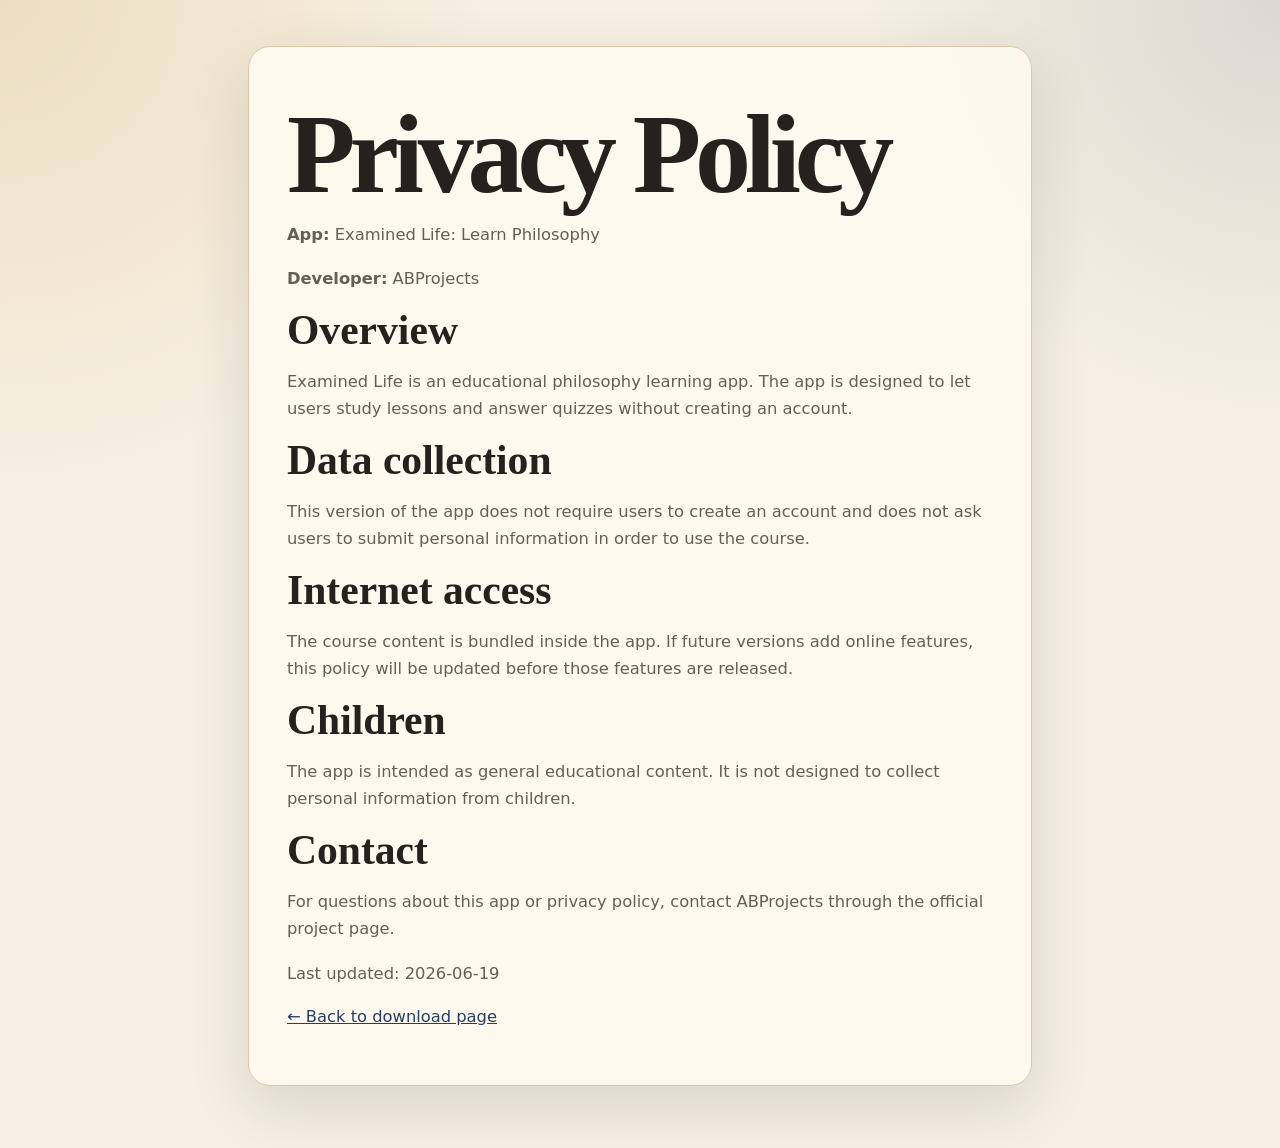
==== privacy.html @ d53e03ce "Create Examined Life download site" ====
<!doctype html>
<html lang="en">
<head>
  <meta charset="utf-8" />
  <meta name="viewport" content="width=device-width, initial-scale=1" />
  <title>Privacy Policy — Examined Life</title>
  <meta name="description" content="Privacy policy for Examined Life: Learn Philosophy." />
  <link rel="stylesheet" href="styles.css" />
</head>
<body>
  <main class="page narrow">
    <section class="card">
      <h1>Privacy Policy</h1>
      <p><strong>App:</strong> Examined Life: Learn Philosophy</p>
      <p><strong>Developer:</strong> ABProjects</p>

      <h2>Overview</h2>
      <p>
        Examined Life is an educational philosophy learning app. The app is designed
        to let users study lessons and answer quizzes without creating an account.
      </p>

      <h2>Data collection</h2>
      <p>
        This version of the app does not require users to create an account and does
        not ask users to submit personal information in order to use the course.
      </p>

      <h2>Internet access</h2>
      <p>
        The course content is bundled inside the app. If future versions add online
        features, this policy will be updated before those features are released.
      </p>

      <h2>Children</h2>
      <p>
        The app is intended as general educational content. It is not designed to
        collect personal information from children.
      </p>

      <h2>Contact</h2>
      <p>
        For questions about this app or privacy policy, contact ABProjects through
        the official project page.
      </p>

      <p class="small-note">
        Last updated: 2026-06-19
      </p>

      <p>
        <a href="index.html">← Back to download page</a>
      </p>
    </section>
  </main>
</body>
</html>
---- styles.css ----
:root {
  --bg: #f6efe2;
  --paper: #fffaf0;
  --ink: #26211d;
  --soft: #675f55;
  --muted: #8a8072;
  --rule: #d8c8aa;
  --gold: #c8a24a;
  --gold-dark: #8e6d25;
  --blue: #263f67;
  --blue-dark: #172740;
  --white: #ffffff;
  --danger-bg: #fff2d9;
  --danger-rule: #e4bd72;
  --radius: 22px;
  --shadow: 0 20px 60px rgba(38, 33, 29, 0.13);
}

* {
  box-sizing: border-box;
}

html {
  scroll-behavior: smooth;
}

body {
  margin: 0;
  font-family: Inter, ui-sans-serif, system-ui, -apple-system, BlinkMacSystemFont, "Segoe UI", sans-serif;
  background:
    radial-gradient(circle at top left, rgba(200, 162, 74, 0.22), transparent 30rem),
    radial-gradient(circle at top right, rgba(38, 63, 103, 0.13), transparent 26rem),
    var(--bg);
  color: var(--ink);
}

a {
  color: var(--blue);
}

.page {
  width: min(1120px, 100%);
  margin: 0 auto;
  padding: 28px 18px 44px;
}

.page.narrow {
  width: min(820px, 100%);
}

.hero {
  min-height: 64vh;
  display: grid;
  align-content: center;
  justify-items: center;
  text-align: center;
  padding: 62px 12px 44px;
}

.badge {
  display: inline-flex;
  align-items: center;
  justify-content: center;
  padding: 8px 14px;
  border: 1px solid var(--rule);
  border-radius: 999px;
  background: rgba(255, 250, 240, 0.75);
  color: var(--gold-dark);
  font-weight: 800;
  letter-spacing: 0.08em;
  text-transform: uppercase;
  font-size: 0.78rem;
  box-shadow: 0 8px 24px rgba(38, 33, 29, 0.08);
}

h1 {
  margin: 18px 0 0;
  font-family: Georgia, "Times New Roman", serif;
  font-size: clamp(3.2rem, 9vw, 7rem);
  line-height: 0.92;
  letter-spacing: -0.055em;
}

.subtitle {
  margin: 12px 0 0;
  color: var(--gold-dark);
  font-weight: 900;
  letter-spacing: 0.12em;
  text-transform: uppercase;
  font-size: clamp(0.9rem, 2.4vw, 1.15rem);
}

.intro {
  width: min(720px, 100%);
  margin: 24px auto 0;
  color: var(--soft);
  font-size: clamp(1.08rem, 2.4vw, 1.35rem);
  line-height: 1.58;
}

.cta-row {
  display: flex;
  flex-wrap: wrap;
  justify-content: center;
  gap: 14px;
  margin-top: 34px;
}

.button {
  display: inline-flex;
  min-height: 54px;
  align-items: center;
  justify-content: center;
  padding: 14px 22px;
  border-radius: 16px;
  font-weight: 900;
  text-decoration: none;
  transition: transform 0.15s ease, box-shadow 0.15s ease;
}

.button:hover {
  transform: translateY(-2px);
}

.button.primary {
  background: var(--blue);
  color: var(--white);
  box-shadow: 0 14px 34px rgba(38, 63, 103, 0.28);
}

.button.secondary {
  background: var(--paper);
  color: var(--ink);
  border: 1px solid var(--rule);
}

.small-note {
  color: var(--muted);
  font-size: 0.93rem;
  line-height: 1.5;
  margin-top: 18px;
}

.card {
  background: rgba(255, 250, 240, 0.9);
  border: 1px solid var(--rule);
  border-radius: var(--radius);
  box-shadow: var(--shadow);
  padding: clamp(22px, 4vw, 38px);
  margin: 18px 0;
}

.card h2 {
  margin: 0 0 14px;
  font-family: Georgia, "Times New Roman", serif;
  font-size: clamp(1.8rem, 4vw, 2.6rem);
  line-height: 1.05;
}

.card h3 {
  margin: 0 0 8px;
  font-size: 1.08rem;
}

.card p,
.card li {
  color: var(--soft);
  line-height: 1.65;
  font-size: 1.02rem;
}

.grid {
  display: grid;
  grid-template-columns: repeat(4, 1fr);
  gap: 18px;
  margin-top: 22px;
}

.grid > div {
  border-top: 3px solid var(--gold);
  padding-top: 14px;
}

.steps {
  margin: 14px 0 0;
  padding-left: 22px;
}

.warning {
  margin-top: 18px;
  padding: 14px 16px;
  border: 1px solid var(--danger-rule);
  border-radius: 14px;
  background: var(--danger-bg);
}

.download-list {
  display: grid;
  grid-template-columns: repeat(3, 1fr);
  gap: 14px;
  margin-top: 22px;
}

.download {
  min-height: 108px;
  border-radius: 18px;
  border: 1px solid var(--rule);
  padding: 18px;
  display: grid;
  align-content: center;
  text-decoration: none;
  background: var(--paper);
}

.download span {
  color: var(--muted);
  font-size: 0.85rem;
  font-weight: 800;
  letter-spacing: 0.08em;
  text-transform: uppercase;
}

.download strong {
  color: var(--ink);
  font-size: 1.1rem;
  margin-top: 6px;
}

.download.available {
  border-color: var(--blue);
  box-shadow: 0 12px 28px rgba(38, 63, 103, 0.12);
}

.download.soon {
  opacity: 0.68;
}

.footer {
  text-align: center;
  padding: 34px 0 18px;
  color: var(--ink);
  font-family: Georgia, "Times New Roman", serif;
  font-weight: 800;
  letter-spacing: 0.08em;
}

.footer .muted {
  font-family: Inter, ui-sans-serif, system-ui, sans-serif;
  color: var(--muted);
  font-weight: 600;
  letter-spacing: 0;
}

@media (max-width: 820px) {
  .grid,
  .download-list {
    grid-template-columns: 1fr 1fr;
  }

  .hero {
    min-height: auto;
    padding-top: 44px;
  }
}

@media (max-width: 560px) {
  .page {
    padding: 18px 12px 34px;
  }

  .grid,
  .download-list {
    grid-template-columns: 1fr;
  }

  .button {
    width: 100%;
  }

  .card {
    border-radius: 18px;
  }
}
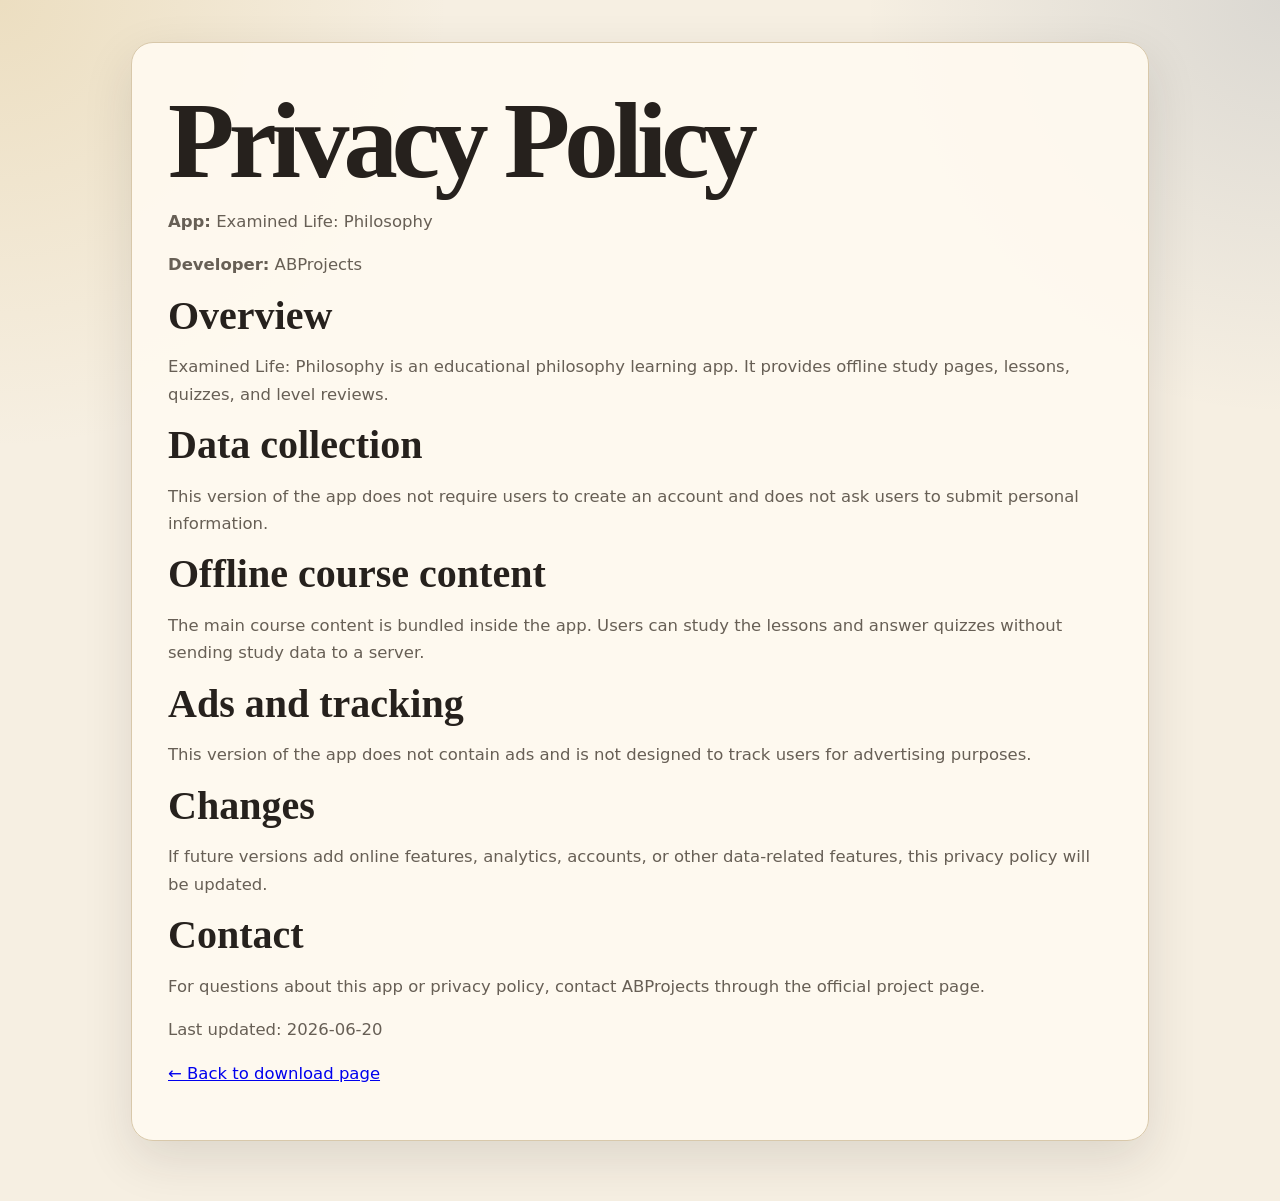
==== commit cc982e8d: "Add privacy policy for Play Console" ====
--- a/privacy.html
+++ b/privacy.html
@@ -4,53 +4,51 @@
   <meta charset="utf-8" />
   <meta name="viewport" content="width=device-width, initial-scale=1" />
   <title>Privacy Policy — Examined Life</title>
-  <meta name="description" content="Privacy policy for Examined Life: Learn Philosophy." />
+  <meta name="description" content="Privacy policy for Examined Life: Philosophy." />
   <link rel="stylesheet" href="styles.css" />
 </head>
 <body>
-  <main class="page narrow">
+  <main class="page">
     <section class="card">
       <h1>Privacy Policy</h1>
-      <p><strong>App:</strong> Examined Life: Learn Philosophy</p>
+
+      <p><strong>App:</strong> Examined Life: Philosophy</p>
       <p><strong>Developer:</strong> ABProjects</p>
 
       <h2>Overview</h2>
       <p>
-        Examined Life is an educational philosophy learning app. The app is designed
-        to let users study lessons and answer quizzes without creating an account.
+        Examined Life: Philosophy is an educational philosophy learning app.
+        It provides offline study pages, lessons, quizzes, and level reviews.
       </p>
 
       <h2>Data collection</h2>
       <p>
-        This version of the app does not require users to create an account and does
-        not ask users to submit personal information in order to use the course.
+        This version of the app does not require users to create an account and does not ask users to submit personal information.
       </p>
 
-      <h2>Internet access</h2>
+      <h2>Offline course content</h2>
       <p>
-        The course content is bundled inside the app. If future versions add online
-        features, this policy will be updated before those features are released.
+        The main course content is bundled inside the app. Users can study the lessons and answer quizzes without sending study data to a server.
       </p>
 
-      <h2>Children</h2>
+      <h2>Ads and tracking</h2>
       <p>
-        The app is intended as general educational content. It is not designed to
-        collect personal information from children.
+        This version of the app does not contain ads and is not designed to track users for advertising purposes.
+      </p>
+
+      <h2>Changes</h2>
+      <p>
+        If future versions add online features, analytics, accounts, or other data-related features, this privacy policy will be updated.
       </p>
 
       <h2>Contact</h2>
       <p>
-        For questions about this app or privacy policy, contact ABProjects through
-        the official project page.
+        For questions about this app or privacy policy, contact ABProjects through the official project page.
       </p>
 
-      <p class="small-note">
-        Last updated: 2026-06-19
-      </p>
+      <p class="small-note">Last updated: 2026-06-20</p>
 
-      <p>
-        <a href="index.html">← Back to download page</a>
-      </p>
+      <p><a href="index.html">← Back to download page</a></p>
     </section>
   </main>
 </body>
--- a/styles.css
+++ b/styles.css
@@ -10,10 +10,8 @@
   --blue: #263f67;
   --blue-dark: #172740;
   --white: #ffffff;
-  --danger-bg: #fff2d9;
-  --danger-rule: #e4bd72;
   --radius: 22px;
-  --shadow: 0 20px 60px rgba(38, 33, 29, 0.13);
+  --shadow: 0 18px 50px rgba(38, 33, 29, 0.12);
 }
 
 * {
@@ -26,183 +24,86 @@
 
 body {
   margin: 0;
-  font-family: Inter, ui-sans-serif, system-ui, -apple-system, BlinkMacSystemFont, "Segoe UI", sans-serif;
   background:
-    radial-gradient(circle at top left, rgba(200, 162, 74, 0.22), transparent 30rem),
+    radial-gradient(circle at top left, rgba(200, 162, 74, 0.22), transparent 28rem),
     radial-gradient(circle at top right, rgba(38, 63, 103, 0.13), transparent 26rem),
     var(--bg);
   color: var(--ink);
-}
-
-a {
-  color: var(--blue);
+  font-family: Inter, ui-sans-serif, system-ui, -apple-system, BlinkMacSystemFont, "Segoe UI", sans-serif;
 }
 
 .page {
-  width: min(1120px, 100%);
+  width: min(1050px, 100%);
   margin: 0 auto;
-  padding: 28px 18px 44px;
-}
-
-.page.narrow {
-  width: min(820px, 100%);
+  padding: 24px 16px 42px;
 }
 
 .hero {
-  min-height: 64vh;
-  display: grid;
-  align-content: center;
-  justify-items: center;
   text-align: center;
-  padding: 62px 12px 44px;
-}
-
-.badge {
-  display: inline-flex;
-  align-items: center;
-  justify-content: center;
-  padding: 8px 14px;
-  border: 1px solid var(--rule);
-  border-radius: 999px;
-  background: rgba(255, 250, 240, 0.75);
+  padding: 56px 10px 26px;
+}
+
+.brand {
+  margin: 0;
   color: var(--gold-dark);
-  font-weight: 800;
+  font-weight: 900;
   letter-spacing: 0.08em;
-  text-transform: uppercase;
-  font-size: 0.78rem;
-  box-shadow: 0 8px 24px rgba(38, 33, 29, 0.08);
+  font-size: 0.95rem;
 }
 
 h1 {
-  margin: 18px 0 0;
+  margin: 12px 0 0;
   font-family: Georgia, "Times New Roman", serif;
-  font-size: clamp(3.2rem, 9vw, 7rem);
+  font-size: clamp(3rem, 9vw, 6.8rem);
   line-height: 0.92;
   letter-spacing: -0.055em;
 }
 
 .subtitle {
   margin: 12px 0 0;
-  color: var(--gold-dark);
+  color: var(--blue);
   font-weight: 900;
   letter-spacing: 0.12em;
   text-transform: uppercase;
-  font-size: clamp(0.9rem, 2.4vw, 1.15rem);
-}
-
-.intro {
-  width: min(720px, 100%);
-  margin: 24px auto 0;
-  color: var(--soft);
-  font-size: clamp(1.08rem, 2.4vw, 1.35rem);
-  line-height: 1.58;
-}
-
-.cta-row {
-  display: flex;
-  flex-wrap: wrap;
-  justify-content: center;
-  gap: 14px;
-  margin-top: 34px;
-}
-
-.button {
-  display: inline-flex;
-  min-height: 54px;
-  align-items: center;
-  justify-content: center;
-  padding: 14px 22px;
-  border-radius: 16px;
-  font-weight: 900;
-  text-decoration: none;
-  transition: transform 0.15s ease, box-shadow 0.15s ease;
-}
-
-.button:hover {
-  transform: translateY(-2px);
-}
-
-.button.primary {
-  background: var(--blue);
-  color: var(--white);
-  box-shadow: 0 14px 34px rgba(38, 63, 103, 0.28);
-}
-
-.button.secondary {
-  background: var(--paper);
-  color: var(--ink);
-  border: 1px solid var(--rule);
-}
-
-.small-note {
-  color: var(--muted);
-  font-size: 0.93rem;
-  line-height: 1.5;
-  margin-top: 18px;
+  font-size: clamp(0.95rem, 2.4vw, 1.15rem);
 }
 
 .card {
-  background: rgba(255, 250, 240, 0.9);
+  background: rgba(255, 250, 240, 0.92);
   border: 1px solid var(--rule);
   border-radius: var(--radius);
   box-shadow: var(--shadow);
-  padding: clamp(22px, 4vw, 38px);
+  padding: clamp(22px, 4vw, 36px);
   margin: 18px 0;
 }
 
 .card h2 {
   margin: 0 0 14px;
   font-family: Georgia, "Times New Roman", serif;
-  font-size: clamp(1.8rem, 4vw, 2.6rem);
+  font-size: clamp(1.8rem, 4vw, 2.5rem);
   line-height: 1.05;
-}
-
-.card h3 {
-  margin: 0 0 8px;
-  font-size: 1.08rem;
 }
 
 .card p,
 .card li {
   color: var(--soft);
   line-height: 1.65;
-  font-size: 1.02rem;
-}
-
-.grid {
-  display: grid;
-  grid-template-columns: repeat(4, 1fr);
-  gap: 18px;
-  margin-top: 22px;
-}
-
-.grid > div {
-  border-top: 3px solid var(--gold);
-  padding-top: 14px;
-}
-
-.steps {
-  margin: 14px 0 0;
-  padding-left: 22px;
-}
-
-.warning {
-  margin-top: 18px;
-  padding: 14px 16px;
-  border: 1px solid var(--danger-rule);
-  border-radius: 14px;
-  background: var(--danger-bg);
+  font-size: 1.03rem;
+}
+
+.downloads-card {
+  margin-top: 6px;
 }
 
 .download-list {
   display: grid;
   grid-template-columns: repeat(3, 1fr);
   gap: 14px;
-  margin-top: 22px;
+  margin-top: 20px;
 }
 
 .download {
-  min-height: 108px;
+  min-height: 120px;
   border-radius: 18px;
   border: 1px solid var(--rule);
   padding: 18px;
@@ -214,52 +115,84 @@
 
 .download span {
   color: var(--muted);
-  font-size: 0.85rem;
-  font-weight: 800;
+  font-size: 0.82rem;
+  font-weight: 900;
   letter-spacing: 0.08em;
   text-transform: uppercase;
 }
 
 .download strong {
   color: var(--ink);
-  font-size: 1.1rem;
+  font-size: 1.15rem;
   margin-top: 6px;
+}
+
+.download small {
+  color: var(--muted);
+  margin-top: 7px;
+  line-height: 1.35;
 }
 
 .download.available {
   border-color: var(--blue);
-  box-shadow: 0 12px 28px rgba(38, 63, 103, 0.12);
+  background: linear-gradient(180deg, #fffaf0, #f4ead8);
+  box-shadow: 0 12px 28px rgba(38, 63, 103, 0.14);
+}
+
+.download.available:hover {
+  transform: translateY(-2px);
 }
 
 .download.soon {
   opacity: 0.68;
 }
 
+.checksum {
+  margin: 18px 0 0;
+  padding: 12px 14px;
+  border: 1px solid var(--rule);
+  border-radius: 14px;
+  background: rgba(255, 250, 240, 0.72);
+  color: var(--soft);
+  font-size: 0.9rem;
+  line-height: 1.55;
+  word-break: break-word;
+}
+
+.checksum code {
+  color: var(--ink);
+  font-size: 0.82rem;
+}
+
+.steps {
+  margin: 14px 0 0;
+  padding-left: 22px;
+}
+
+.note {
+  margin-top: 18px;
+  padding: 14px 16px;
+  border: 1px solid #e4bd72;
+  border-radius: 14px;
+  background: #fff2d9;
+}
+
 .footer {
   text-align: center;
-  padding: 34px 0 18px;
+  padding: 30px 0 12px;
   color: var(--ink);
   font-family: Georgia, "Times New Roman", serif;
   font-weight: 800;
   letter-spacing: 0.08em;
 }
 
-.footer .muted {
-  font-family: Inter, ui-sans-serif, system-ui, sans-serif;
-  color: var(--muted);
-  font-weight: 600;
-  letter-spacing: 0;
-}
-
 @media (max-width: 820px) {
-  .grid,
   .download-list {
     grid-template-columns: 1fr 1fr;
   }
 
   .hero {
-    min-height: auto;
-    padding-top: 44px;
+    padding-top: 38px;
   }
 }
 
@@ -268,15 +201,10 @@
     padding: 18px 12px 34px;
   }
 
-  .grid,
   .download-list {
     grid-template-columns: 1fr;
   }
 
-  .button {
-    width: 100%;
-  }
-
   .card {
     border-radius: 18px;
   }
